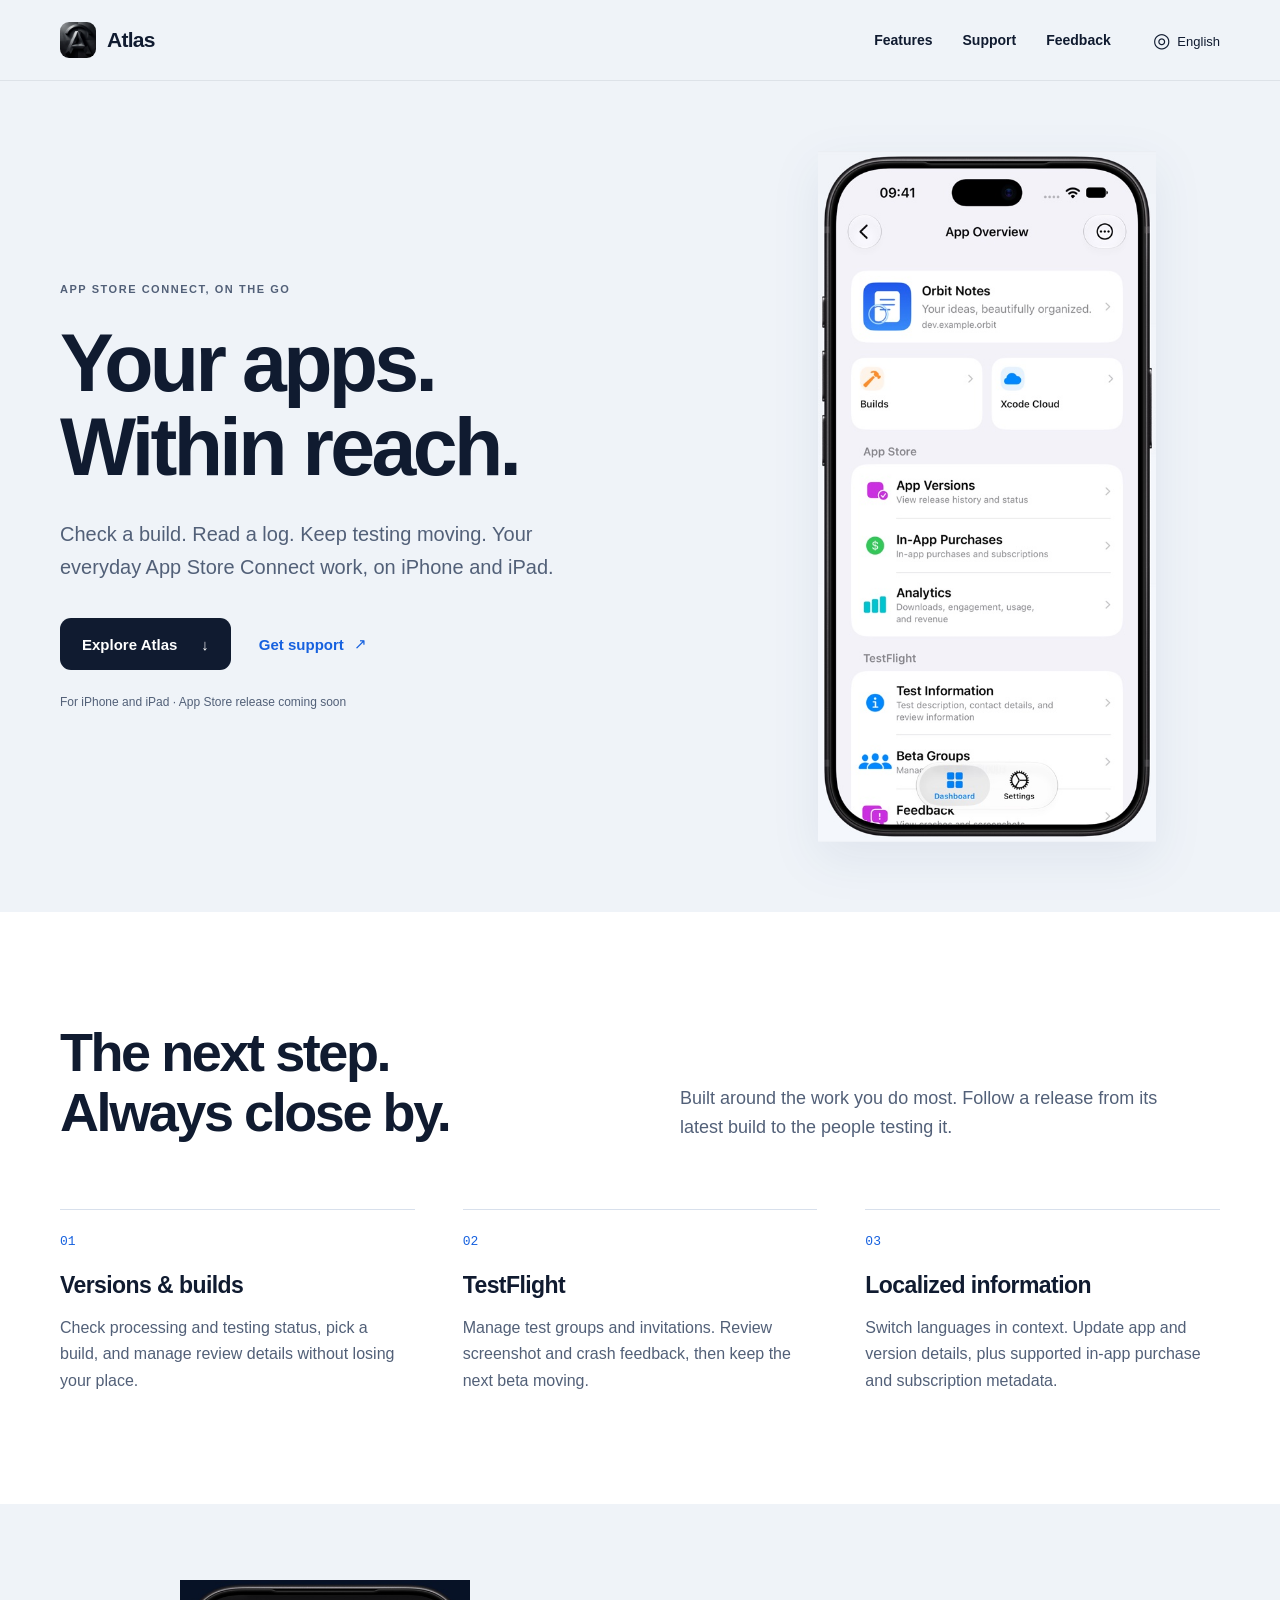
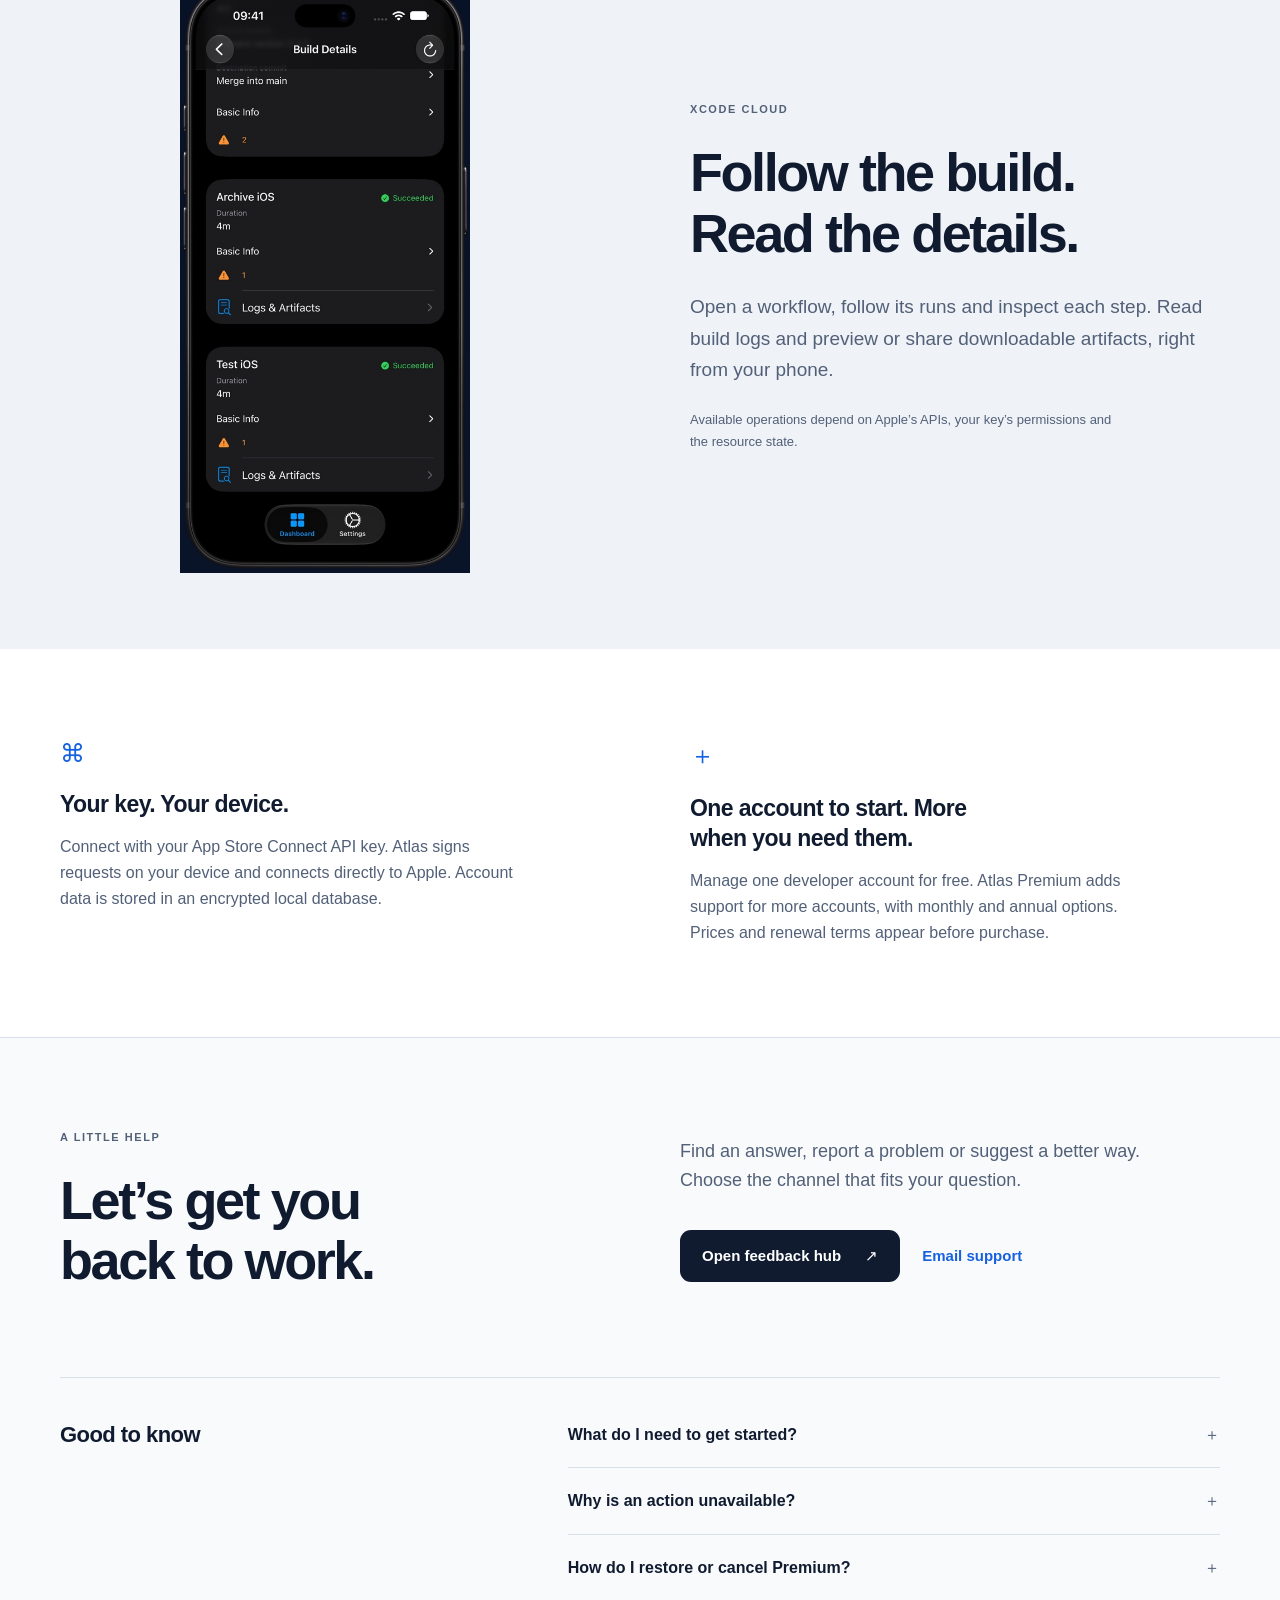
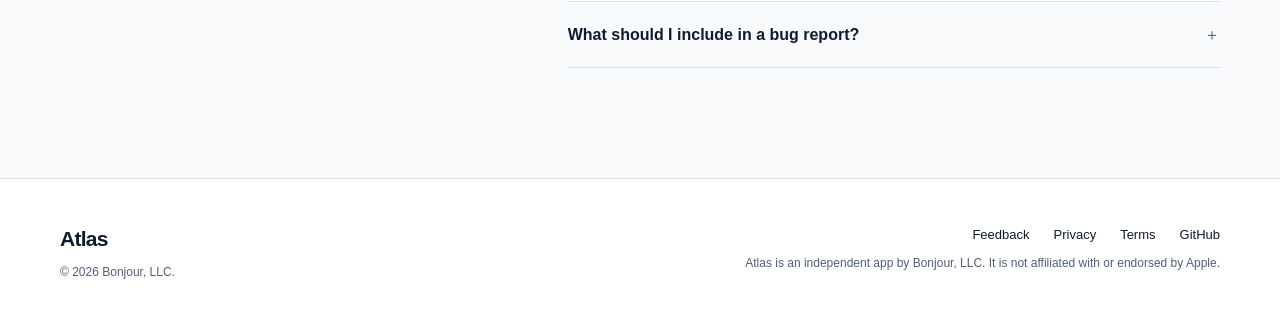
==== docs/index.html @ a3a5123b "feat: launch Atlas product website and feedback hub" ====
<!doctype html>
<html lang="en">
<head>
<meta charset="utf-8"><meta name="viewport" content="width=device-width, initial-scale=1">
<title>Atlas — App Store Connect, within reach</title><meta name="description" content="Check a build. Read a log. Keep testing moving. Your everyday App Store Connect work, on iPhone and iPad.">
<meta name="theme-color" content="#eff3f8"><meta property="og:title" content="Atlas — App Store Connect, within reach">
<meta property="og:description" content="Check a build. Read a log. Keep testing moving. Your everyday App Store Connect work, on iPhone and iPad."><meta property="og:type" content="website">
<meta property="og:image" content="https://bonjour-studio.github.io/atlas-feedback/assets/app-icon.png"><link rel="canonical" href="https://bonjour-studio.github.io/atlas-feedback/">
<link rel="alternate" hreflang="en" href="https://bonjour-studio.github.io/atlas-feedback/"><link rel="alternate" hreflang="zh-Hans" href="https://bonjour-studio.github.io/atlas-feedback/zh-Hans/"><link rel="alternate" hreflang="ja" href="https://bonjour-studio.github.io/atlas-feedback/ja/"><link rel="icon" href="./assets/app-icon.png"><link rel="stylesheet" href="./assets/site.css">
</head>
<body><a class="skip" href="#main">Skip to content</a>
<header class="topbar"><nav class="shell nav" aria-label="Atlas">
<a class="brand" href="./"><img src="./assets/app-icon.png" width="36" height="36" alt=""><span>Atlas</span></a>
<div class="nav-links"><a href="./#features">Features</a><a href="./#support">Support</a><a href="./feedback/">Feedback</a></div>
<details class="language"><summary><span aria-hidden="true">◎</span> English</summary><div class="language-menu"><a href="./" lang="en" hreflang="en" aria-current="page">English</a><a href="./zh-Hans/" lang="zh-Hans" hreflang="zh-Hans">简体中文</a><a href="./ja/" lang="ja" hreflang="ja">日本語</a></div></details>
</nav></header>
<main id="main">
<section class="hero"><div class="shell hero-grid"><div class="hero-copy"><p class="eyebrow">APP STORE CONNECT, ON THE GO</p><h1>Your apps.<br>Within reach.</h1><p class="lead">Check a build. Read a log. Keep testing moving. Your everyday App Store Connect work, on iPhone and iPad.</p><div class="actions"><a class="button" href="#features">Explore Atlas <span aria-hidden="true">↓</span></a><a class="text-link" href="#support">Get support <span aria-hidden="true">↗</span></a></div><p class="availability">For iPhone and iPad · App Store release coming soon</p></div><figure class="hero-visual"><img src="./assets/overview-en.jpg" width="520" height="1063" alt="Atlas App Overview on iPhone, showing versions, builds, Xcode Cloud and TestFlight for the fictional Orbit Notes app." fetchpriority="high"></figure></div></section>
<section class="features shell" id="features"><div class="section-intro"><h2>The next step.<br>Always close by.</h2><p>Built around the work you do most. Follow a release from its latest build to the people testing it.</p></div><div class="feature-grid"><article><span class="number">01</span><h3>Versions & builds</h3><p>Check processing and testing status, pick a build, and manage review details without losing your place.</p></article><article><span class="number">02</span><h3>TestFlight</h3><p>Manage test groups and invitations. Review screenshot and crash feedback, then keep the next beta moving.</p></article><article><span class="number">03</span><h3>Localized information</h3><p>Switch languages in context. Update app and version details, plus supported in-app purchase and subscription metadata.</p></article></div></section>
<section class="cloud"><div class="shell cloud-grid"><figure><img src="./assets/cloud-en.jpg" width="520" height="1063" alt="Atlas Xcode Cloud screen on iPhone, showing a completed build, its steps, logs and artifacts with example data." loading="lazy"></figure><div><p class="eyebrow">XCODE CLOUD</p><h2>Follow the build.<br>Read the details.</h2><p class="lead">Open a workflow, follow its runs and inspect each step. Read build logs and preview or share downloadable artifacts, right from your phone.</p><p class="fine">Available operations depend on Apple’s APIs, your key’s permissions and the resource state.</p></div></div></section>
<section class="account shell"><article><span class="number" aria-hidden="true">⌘</span><h3>Your key. Your device.</h3><p>Connect with your App Store Connect API key. Atlas signs requests on your device and connects directly to Apple. Account data is stored in an encrypted local database.</p></article><article><span class="number" aria-hidden="true">＋</span><h3>One account to start. More when you need them.</h3><p>Manage one developer account for free. Atlas Premium adds support for more accounts, with monthly and annual options. Prices and renewal terms appear before purchase.</p></article></section>
<section class="support" id="support"><div class="shell"><div class="section-intro"><div><p class="eyebrow">A LITTLE HELP</p><h2>Let’s get you<br>back to work.</h2></div><div><p>Find an answer, report a problem or suggest a better way. Choose the channel that fits your question.</p><div class="actions"><a class="button" href="feedback/">Open feedback hub <span aria-hidden="true">↗</span></a><a class="text-link" href="mailto:support@bonjour.dev?subject=Atlas%20Support">Email support</a></div></div></div><div class="faq"><h3>Good to know</h3><div><details><summary>What do I need to get started?</summary><p>An App Store Connect API key and access to the apps you want to manage. Import your key in Atlas. The actions available depend on that key’s role and app access.</p></details><details><summary>Why is an action unavailable?</summary><p>Apple’s APIs, resource state and key permissions can limit an action. Check the resource’s current state and the key’s access in App Store Connect. If the result looks wrong, send the visible error and steps to reproduce; never share your key.</p></details><details><summary>How do I restore or cancel Premium?</summary><p>Use Restore Purchases on the Atlas Premium screen with the Apple Account used for purchase. Manage or cancel your subscription in iOS Settings → your Apple Account → Subscriptions.</p></details><details><summary>What should I include in a bug report?</summary><p>Your Atlas version and build, device, iOS or iPadOS version, reproduction steps and the visible error. Remove API keys, tokens, personal information and private app data from attachments.</p></details></div></div></div></section></main>
<footer class="footer shell"><div><a class="brand" href="./">Atlas</a><p>© 2026 Bonjour, LLC.</p></div><div class="footer-right"><nav aria-label="Footer"><a href="./feedback/">Feedback</a><a href="./privacy/">Privacy</a><a href="./terms/">Terms</a><a href="https://github.com/bonjour-studio/atlas-feedback">GitHub</a></nav><p>Atlas is an independent app by Bonjour, LLC. It is not affiliated with or endorsed by Apple.</p></div></footer>
</body></html>
---- docs/assets/site.css ----
:root{color-scheme:light;--ink:#101b30;--muted:#526078;--blue:#1661df;--surface:#eff3f8;--line:#d8e0ec;--white:#fff;font-family:-apple-system,BlinkMacSystemFont,"Segoe UI","Noto Sans",sans-serif;font-synthesis:none;text-rendering:optimizeLegibility;-webkit-font-smoothing:antialiased}*{box-sizing:border-box}html{scroll-behavior:smooth;scroll-padding-top:90px}body{margin:0;color:var(--ink);background:var(--white)}a{color:inherit;text-decoration:none}a:hover{text-decoration:underline;text-underline-offset:5px}a:focus-visible,summary:focus-visible{outline:3px solid var(--blue);outline-offset:5px;border-radius:4px}img{display:block;max-width:100%;height:auto}figure{margin:0}h1,h2,h3,p{margin:0}h1,h2,h3{letter-spacing:-.045em;text-wrap:balance}p{line-height:1.65;text-wrap:pretty}.shell{width:min(1160px,calc(100% - 80px));margin-inline:auto}.skip{position:fixed;left:16px;top:-100px;z-index:10;background:var(--white);padding:14px}.skip:focus{top:10px}.topbar{background:rgba(239,243,248,.96);border-bottom:1px solid rgba(16,27,48,.08)}.nav{min-height:80px;display:flex;align-items:center;gap:36px}.brand{display:flex;align-items:center;gap:11px;font-size:21px;font-weight:700;letter-spacing:-.035em;flex-shrink:0}.brand img{border-radius:9px}.nav-links{display:flex;gap:30px;margin-left:auto;font-size:14px;font-weight:550}.language{position:relative;margin-left:6px;font-size:13px}.language summary{list-style:none;cursor:pointer;padding:10px 0;white-space:nowrap}.language summary::-webkit-details-marker{display:none}.language summary span{font-size:20px;vertical-align:-1px;margin-right:4px}.language-menu{position:absolute;right:0;top:42px;z-index:5;min-width:160px;background:white;padding:8px;border:1px solid var(--line);border-radius:12px;box-shadow:0 12px 40px #142b4c1a}.language-menu a{display:block;padding:12px;border-radius:6px}.language-menu [aria-current]{background:var(--surface);font-weight:650}.hero{background:var(--surface);overflow:hidden}.hero-grid{display:grid;grid-template-columns:1.15fr .85fr;gap:64px;align-items:center;padding-top:70px;padding-bottom:70px}.eyebrow{font-size:11px;font-weight:700;letter-spacing:.14em;color:var(--muted);margin-bottom:24px}.hero h1,.feedback h1{font-size:clamp(52px,6.3vw,84px);line-height:1.04;font-weight:730}.lead{font-size:20px;color:var(--muted);line-height:1.65;max-width:540px;margin-top:28px}.actions{display:flex;align-items:center;gap:28px;flex-wrap:wrap;margin-top:34px}.button{display:inline-flex;gap:24px;align-items:center;justify-content:center;padding:16px 22px;background:var(--ink);color:white;border-radius:11px;font-size:15px;font-weight:600;min-height:52px}.button:hover{background:#243753;text-decoration:none}.text-link{color:var(--blue);font-weight:600;font-size:15px;display:inline-flex;align-items:center;gap:10px;min-height:44px}.availability{font-size:12px;color:var(--muted);margin-top:23px}.hero-visual{max-width:338px;justify-self:center;width:100%}.hero-visual img{width:100%;filter:drop-shadow(0 16px 24px #15305e12)}h2{font-size:clamp(34px,4.5vw,54px);line-height:1.12;font-weight:700}.features{padding-block:110px}.section-intro{display:grid;grid-template-columns:1fr 1fr;gap:80px;align-items:end}.section-intro>p,.section-intro>div>p:not(.eyebrow){color:var(--muted);font-size:18px;max-width:490px}.feature-grid{display:grid;grid-template-columns:repeat(3,minmax(0,1fr));gap:48px;margin-top:66px}.feature-grid article{border-top:1px solid var(--line);padding-top:24px}.number{font-family:ui-monospace,SFMono-Regular,monospace;color:var(--blue);font-size:13px;display:block;margin-bottom:22px}.feature-grid h3,.account h3{font-size:23px;line-height:1.3;margin-bottom:14px;letter-spacing:-.025em}.feature-grid p,.account p,.channel-grid p{font-size:16px;color:var(--muted)}.cloud{background:var(--surface);overflow:hidden}.cloud-grid{display:grid;grid-template-columns:1fr 1fr;align-items:center;gap:100px;padding-block:76px}.cloud figure{max-width:290px;justify-self:center}.cloud .lead{font-size:19px}.fine{color:var(--muted);font-size:13px;margin-top:24px;max-width:440px}.account{display:grid;grid-template-columns:1fr 1fr;gap:100px;padding-block:90px}.account article{max-width:460px}.account .number{font-size:25px;font-family:inherit}.support{padding-block:90px;background:#f8fafc;border-block:1px solid var(--line)}.support .section-intro{align-items:center}.support .actions{gap:22px}.faq{display:grid;grid-template-columns:1fr 1.6fr;gap:100px;margin-top:86px;padding-top:44px;border-top:1px solid var(--line)}.faq h3{font-size:22px;letter-spacing:-.025em}.faq details{border-bottom:1px solid var(--line);padding:0 0 20px;margin-bottom:20px}.faq summary{font-size:16px;font-weight:600;cursor:pointer;list-style:none;padding-right:32px;position:relative;line-height:1.6}.faq summary:after{content:"＋";position:absolute;right:0;color:var(--muted)}.faq summary::-webkit-details-marker{display:none}.faq details[open] summary:after{content:"−"}.faq details p{color:var(--muted);font-size:15px;margin-top:16px}.footer{display:flex;justify-content:space-between;gap:50px;padding-block:48px}.footer p{color:var(--muted);font-size:12px;max-width:560px;margin-top:12px}.footer nav{display:flex;gap:24px;flex-wrap:wrap;font-size:13px}.footer-right{text-align:right}.footer-right nav{justify-content:flex-end}.feedback{padding-block:88px}.narrow{max-width:690px}.channel-grid{display:grid;grid-template-columns:repeat(3,minmax(0,1fr));gap:42px;margin-top:70px}.channel-grid article{border-top:1px solid var(--line);padding-top:25px;display:flex;flex-direction:column;align-items:flex-start}.channel-grid h2{font-size:24px;letter-spacing:-.025em;margin-bottom:16px}.channel-grid p{flex:1}.channel-grid .text-link{margin-top:20px}.privacy-note{margin-top:60px;background:var(--surface);padding:26px 30px;border-radius:12px;color:var(--muted);font-size:14px;line-height:1.7;max-width:880px}.legal{padding-block:70px;max-width:800px}.legal h1{font-size:48px;line-height:1.12;margin-bottom:40px}.legal h2{font-size:23px;letter-spacing:-.025em;margin-top:38px;margin-bottom:16px}.legal p,.legal li{font-size:16px;line-height:1.8;color:#3d4b61}.legal p{margin-block:18px}.legal li{margin-bottom:10px}.legal a{color:var(--blue);text-decoration:underline;overflow-wrap:anywhere}.legal code{font-size:14px}.legal ul{padding-left:24px}
@media(min-width:1500px){.hero-grid{padding-block:90px}}
@media(max-width:1000px){.shell{width:calc(100% - 48px)}.hero-grid{gap:35px}.hero h1{font-size:62px}.hero-visual{max-width:292px}.feature-grid{gap:28px}.cloud-grid{gap:60px}.section-intro{gap:45px}.account{gap:60px}.faq{gap:50px}.nav{gap:25px}}
@media(max-width:700px){.shell{width:calc(100% - 40px)}.nav{min-height:70px;gap:18px;flex-wrap:wrap;padding-block:14px}.brand{font-size:20px}.brand img{width:31px;height:31px}.nav-links{gap:17px;font-size:12px;order:3;flex-basis:100%;justify-content:center;margin:2px 0 0}.language{margin-left:auto;font-size:12px}.hero-grid{grid-template-columns:1fr;gap:45px;padding-top:56px;padding-bottom:44px}.hero h1,.feedback h1{font-size:clamp(43px,12vw,64px)}.eyebrow{font-size:10px;margin-bottom:20px}.lead{font-size:18px;margin-top:24px}.hero-copy{max-width:540px}.actions{gap:23px;margin-top:28px}.availability{font-size:11px}.hero-visual{max-width:272px}.features{padding-block:65px}.section-intro,.cloud-grid,.account,.faq{grid-template-columns:1fr;gap:25px}.section-intro>p,.section-intro>div>p:not(.eyebrow){font-size:17px}.feature-grid{grid-template-columns:1fr;gap:30px;margin-top:36px}.feature-grid article{padding-top:20px}.feature-grid .number{margin-bottom:10px}.feature-grid h3,.account h3{font-size:22px}.cloud-grid{padding-block:60px;gap:42px}.cloud-grid>div{order:0}.cloud-grid>figure{order:1;max-width:260px}.cloud .lead{font-size:18px}.account{padding-block:60px;gap:44px}.account .number{margin-bottom:14px}.support{padding-block:60px}.faq{margin-top:50px;padding-top:32px;gap:26px}.footer{display:block;padding-block:32px}.footer-right{text-align:left;margin-top:28px}.footer-right nav{justify-content:flex-start;gap:20px}.feedback{padding-block:56px}.channel-grid{grid-template-columns:1fr;gap:32px;margin-top:44px}.channel-grid .number{margin-bottom:12px}.channel-grid .text-link{margin-top:12px}.privacy-note{margin-top:36px;padding:22px}.legal{padding-block:45px}.legal h1{font-size:38px}.legal h2{font-size:22px}}
@media(prefers-reduced-motion:reduce){html{scroll-behavior:auto}}
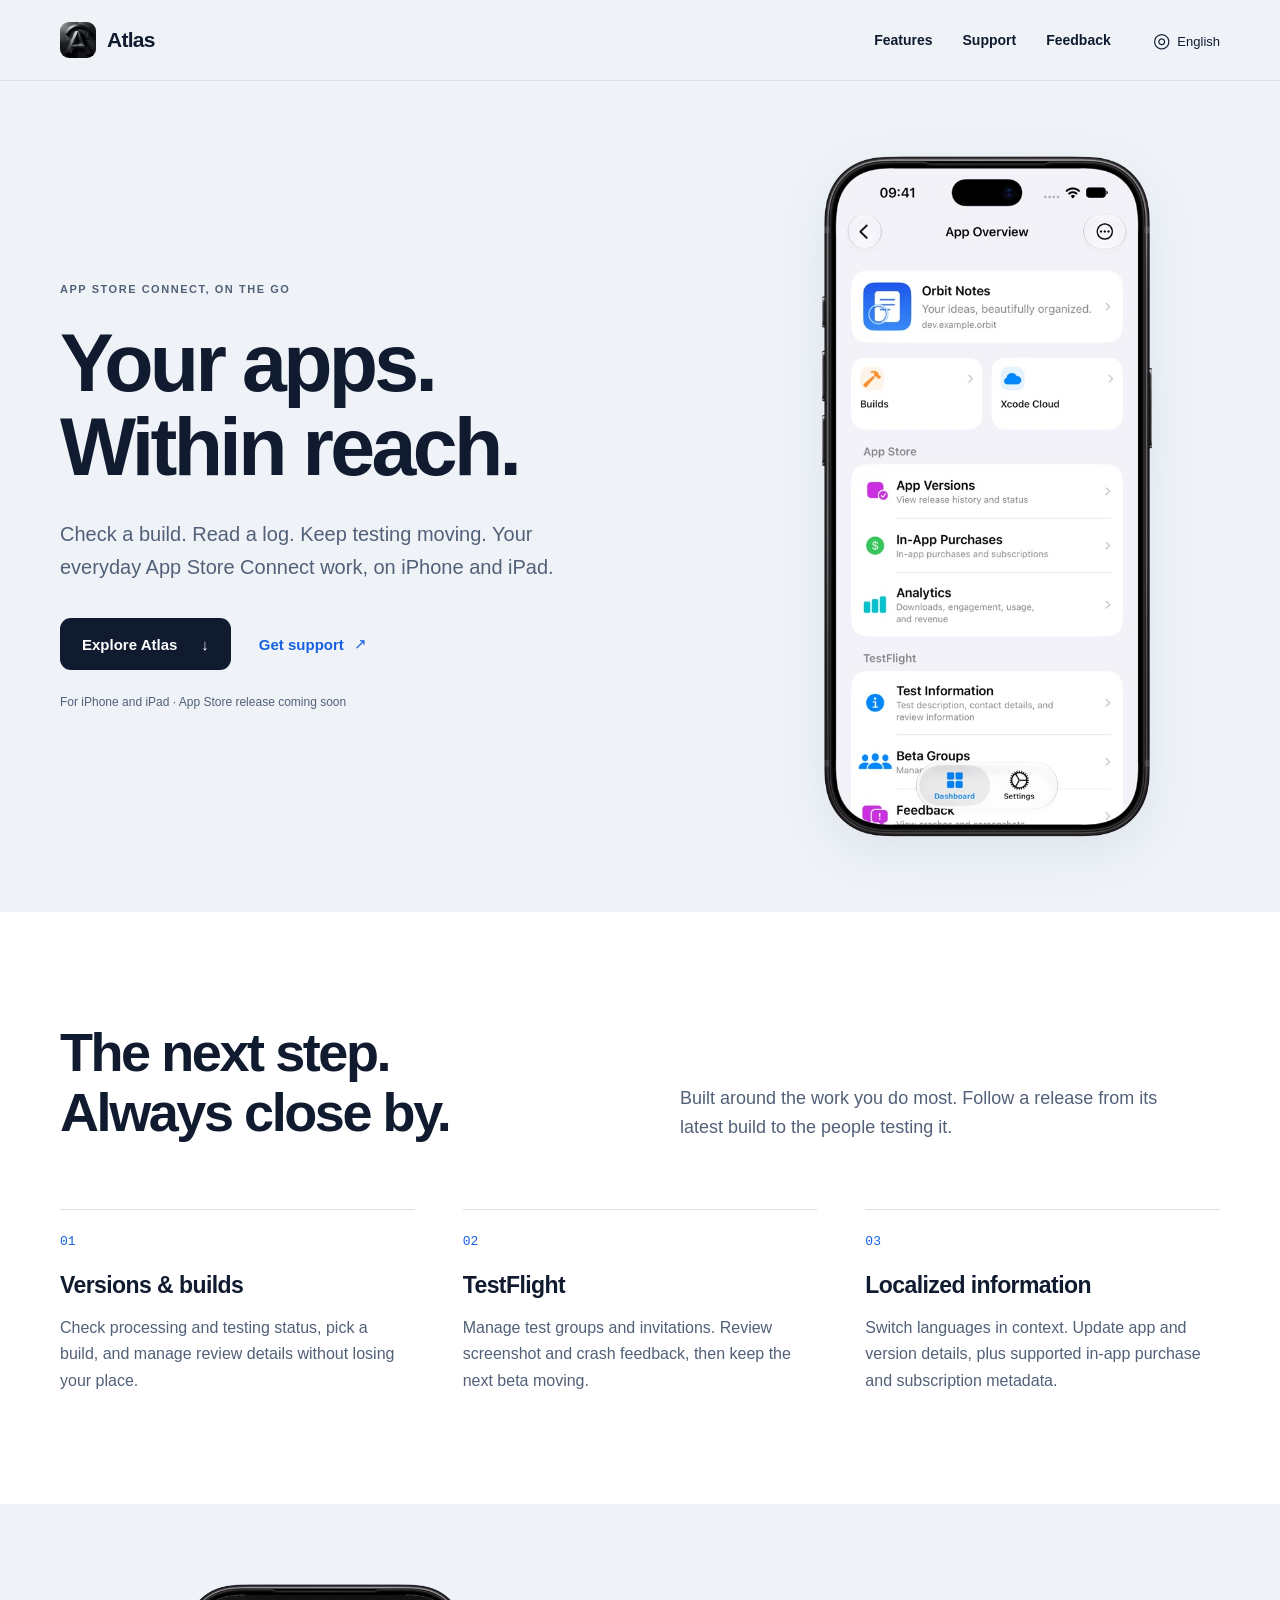
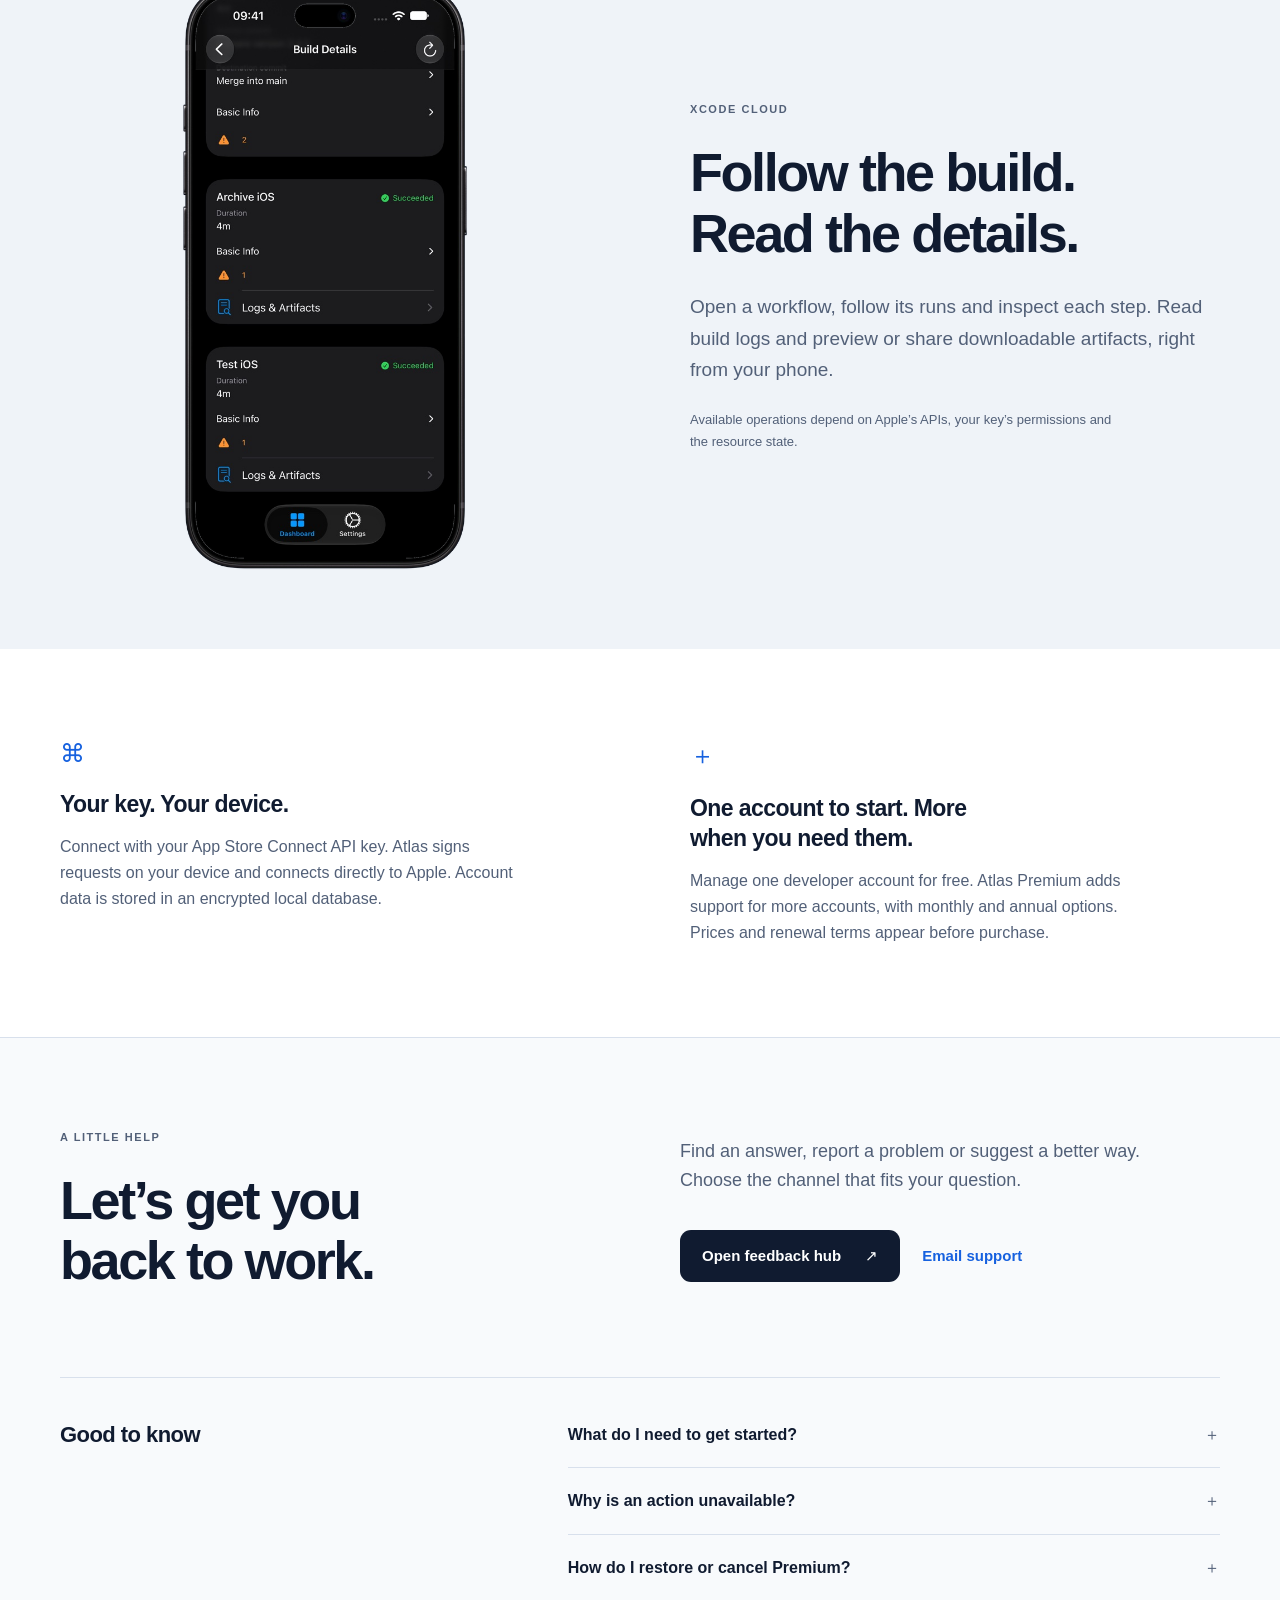
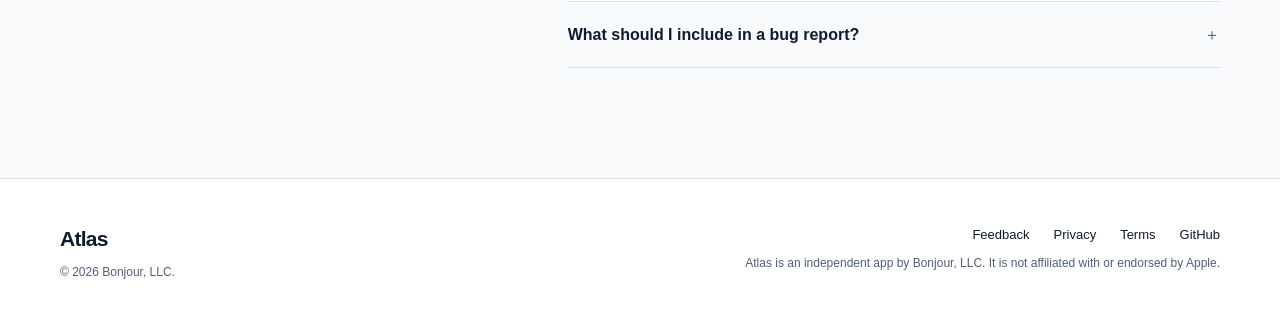
==== commit bad761ee: "fix: remove website image backgrounds while preserving phone mockups" ====
--- a/docs/index.html
+++ b/docs/index.html
@@ -5,8 +5,8 @@
 <title>Atlas — App Store Connect, within reach</title><meta name="description" content="Check a build. Read a log. Keep testing moving. Your everyday App Store Connect work, on iPhone and iPad.">
 <meta name="theme-color" content="#eff3f8"><meta property="og:title" content="Atlas — App Store Connect, within reach">
 <meta property="og:description" content="Check a build. Read a log. Keep testing moving. Your everyday App Store Connect work, on iPhone and iPad."><meta property="og:type" content="website">
-<meta property="og:image" content="https://bonjour-studio.github.io/atlas-feedback/assets/app-icon.png"><link rel="canonical" href="https://bonjour-studio.github.io/atlas-feedback/">
-<link rel="alternate" hreflang="en" href="https://bonjour-studio.github.io/atlas-feedback/"><link rel="alternate" hreflang="zh-Hans" href="https://bonjour-studio.github.io/atlas-feedback/zh-Hans/"><link rel="alternate" hreflang="ja" href="https://bonjour-studio.github.io/atlas-feedback/ja/"><link rel="icon" href="./assets/app-icon.png"><link rel="stylesheet" href="./assets/site.css">
+<meta property="og:image" content="https://atlas.bonjour.dev/assets/app-icon.png"><link rel="canonical" href="https://atlas.bonjour.dev/">
+<link rel="alternate" hreflang="en" href="https://atlas.bonjour.dev/"><link rel="alternate" hreflang="zh-Hans" href="https://atlas.bonjour.dev/zh-Hans/"><link rel="alternate" hreflang="ja" href="https://atlas.bonjour.dev/ja/"><link rel="icon" href="./assets/app-icon.png"><link rel="stylesheet" href="./assets/site.css">
 </head>
 <body><a class="skip" href="#main">Skip to content</a>
 <header class="topbar"><nav class="shell nav" aria-label="Atlas">
@@ -15,10 +15,10 @@
 <details class="language"><summary><span aria-hidden="true">◎</span> English</summary><div class="language-menu"><a href="./" lang="en" hreflang="en" aria-current="page">English</a><a href="./zh-Hans/" lang="zh-Hans" hreflang="zh-Hans">简体中文</a><a href="./ja/" lang="ja" hreflang="ja">日本語</a></div></details>
 </nav></header>
 <main id="main">
-<section class="hero"><div class="shell hero-grid"><div class="hero-copy"><p class="eyebrow">APP STORE CONNECT, ON THE GO</p><h1>Your apps.<br>Within reach.</h1><p class="lead">Check a build. Read a log. Keep testing moving. Your everyday App Store Connect work, on iPhone and iPad.</p><div class="actions"><a class="button" href="#features">Explore Atlas <span aria-hidden="true">↓</span></a><a class="text-link" href="#support">Get support <span aria-hidden="true">↗</span></a></div><p class="availability">For iPhone and iPad · App Store release coming soon</p></div><figure class="hero-visual"><img src="./assets/overview-en.jpg" width="520" height="1063" alt="Atlas App Overview on iPhone, showing versions, builds, Xcode Cloud and TestFlight for the fictional Orbit Notes app." fetchpriority="high"></figure></div></section>
+<section class="hero"><div class="shell hero-grid"><div class="hero-copy"><p class="eyebrow">APP STORE CONNECT, ON THE GO</p><h1>Your apps.<br>Within reach.</h1><p class="lead">Check a build. Read a log. Keep testing moving. Your everyday App Store Connect work, on iPhone and iPad.</p><div class="actions"><a class="button" href="#features">Explore Atlas <span aria-hidden="true">↓</span></a><a class="text-link" href="#support">Get support <span aria-hidden="true">↗</span></a></div><p class="availability">For iPhone and iPad · App Store release coming soon</p></div><figure class="hero-visual"><img src="./assets/overview-en.png" width="520" height="1063" alt="Atlas App Overview on iPhone, showing versions, builds, Xcode Cloud and TestFlight for the fictional Orbit Notes app." fetchpriority="high"></figure></div></section>
 <section class="features shell" id="features"><div class="section-intro"><h2>The next step.<br>Always close by.</h2><p>Built around the work you do most. Follow a release from its latest build to the people testing it.</p></div><div class="feature-grid"><article><span class="number">01</span><h3>Versions & builds</h3><p>Check processing and testing status, pick a build, and manage review details without losing your place.</p></article><article><span class="number">02</span><h3>TestFlight</h3><p>Manage test groups and invitations. Review screenshot and crash feedback, then keep the next beta moving.</p></article><article><span class="number">03</span><h3>Localized information</h3><p>Switch languages in context. Update app and version details, plus supported in-app purchase and subscription metadata.</p></article></div></section>
-<section class="cloud"><div class="shell cloud-grid"><figure><img src="./assets/cloud-en.jpg" width="520" height="1063" alt="Atlas Xcode Cloud screen on iPhone, showing a completed build, its steps, logs and artifacts with example data." loading="lazy"></figure><div><p class="eyebrow">XCODE CLOUD</p><h2>Follow the build.<br>Read the details.</h2><p class="lead">Open a workflow, follow its runs and inspect each step. Read build logs and preview or share downloadable artifacts, right from your phone.</p><p class="fine">Available operations depend on Apple’s APIs, your key’s permissions and the resource state.</p></div></div></section>
+<section class="cloud"><div class="shell cloud-grid"><figure><img src="./assets/cloud-en.png" width="520" height="1063" alt="Atlas Xcode Cloud screen on iPhone, showing a completed build, its steps, logs and artifacts with example data." loading="lazy"></figure><div><p class="eyebrow">XCODE CLOUD</p><h2>Follow the build.<br>Read the details.</h2><p class="lead">Open a workflow, follow its runs and inspect each step. Read build logs and preview or share downloadable artifacts, right from your phone.</p><p class="fine">Available operations depend on Apple’s APIs, your key’s permissions and the resource state.</p></div></div></section>
 <section class="account shell"><article><span class="number" aria-hidden="true">⌘</span><h3>Your key. Your device.</h3><p>Connect with your App Store Connect API key. Atlas signs requests on your device and connects directly to Apple. Account data is stored in an encrypted local database.</p></article><article><span class="number" aria-hidden="true">＋</span><h3>One account to start. More when you need them.</h3><p>Manage one developer account for free. Atlas Premium adds support for more accounts, with monthly and annual options. Prices and renewal terms appear before purchase.</p></article></section>
 <section class="support" id="support"><div class="shell"><div class="section-intro"><div><p class="eyebrow">A LITTLE HELP</p><h2>Let’s get you<br>back to work.</h2></div><div><p>Find an answer, report a problem or suggest a better way. Choose the channel that fits your question.</p><div class="actions"><a class="button" href="feedback/">Open feedback hub <span aria-hidden="true">↗</span></a><a class="text-link" href="mailto:support@bonjour.dev?subject=Atlas%20Support">Email support</a></div></div></div><div class="faq"><h3>Good to know</h3><div><details><summary>What do I need to get started?</summary><p>An App Store Connect API key and access to the apps you want to manage. Import your key in Atlas. The actions available depend on that key’s role and app access.</p></details><details><summary>Why is an action unavailable?</summary><p>Apple’s APIs, resource state and key permissions can limit an action. Check the resource’s current state and the key’s access in App Store Connect. If the result looks wrong, send the visible error and steps to reproduce; never share your key.</p></details><details><summary>How do I restore or cancel Premium?</summary><p>Use Restore Purchases on the Atlas Premium screen with the Apple Account used for purchase. Manage or cancel your subscription in iOS Settings → your Apple Account → Subscriptions.</p></details><details><summary>What should I include in a bug report?</summary><p>Your Atlas version and build, device, iOS or iPadOS version, reproduction steps and the visible error. Remove API keys, tokens, personal information and private app data from attachments.</p></details></div></div></div></section></main>
-<footer class="footer shell"><div><a class="brand" href="./">Atlas</a><p>© 2026 Bonjour, LLC.</p></div><div class="footer-right"><nav aria-label="Footer"><a href="./feedback/">Feedback</a><a href="./privacy/">Privacy</a><a href="./terms/">Terms</a><a href="https://github.com/bonjour-studio/atlas-feedback">GitHub</a></nav><p>Atlas is an independent app by Bonjour, LLC. It is not affiliated with or endorsed by Apple.</p></div></footer>
+<footer class="footer shell"><div><a class="brand" href="./">Atlas</a><p>© 2026 Bonjour, LLC.</p></div><div class="footer-right"><nav aria-label="Footer"><a href="./feedback/">Feedback</a><a href="./legal/privacy/">Privacy</a><a href="./legal/terms/">Terms</a><a href="https://github.com/bonjour-studio/atlas-feedback">GitHub</a></nav><p>Atlas is an independent app by Bonjour, LLC. It is not affiliated with or endorsed by Apple.</p></div></footer>
 </body></html>
